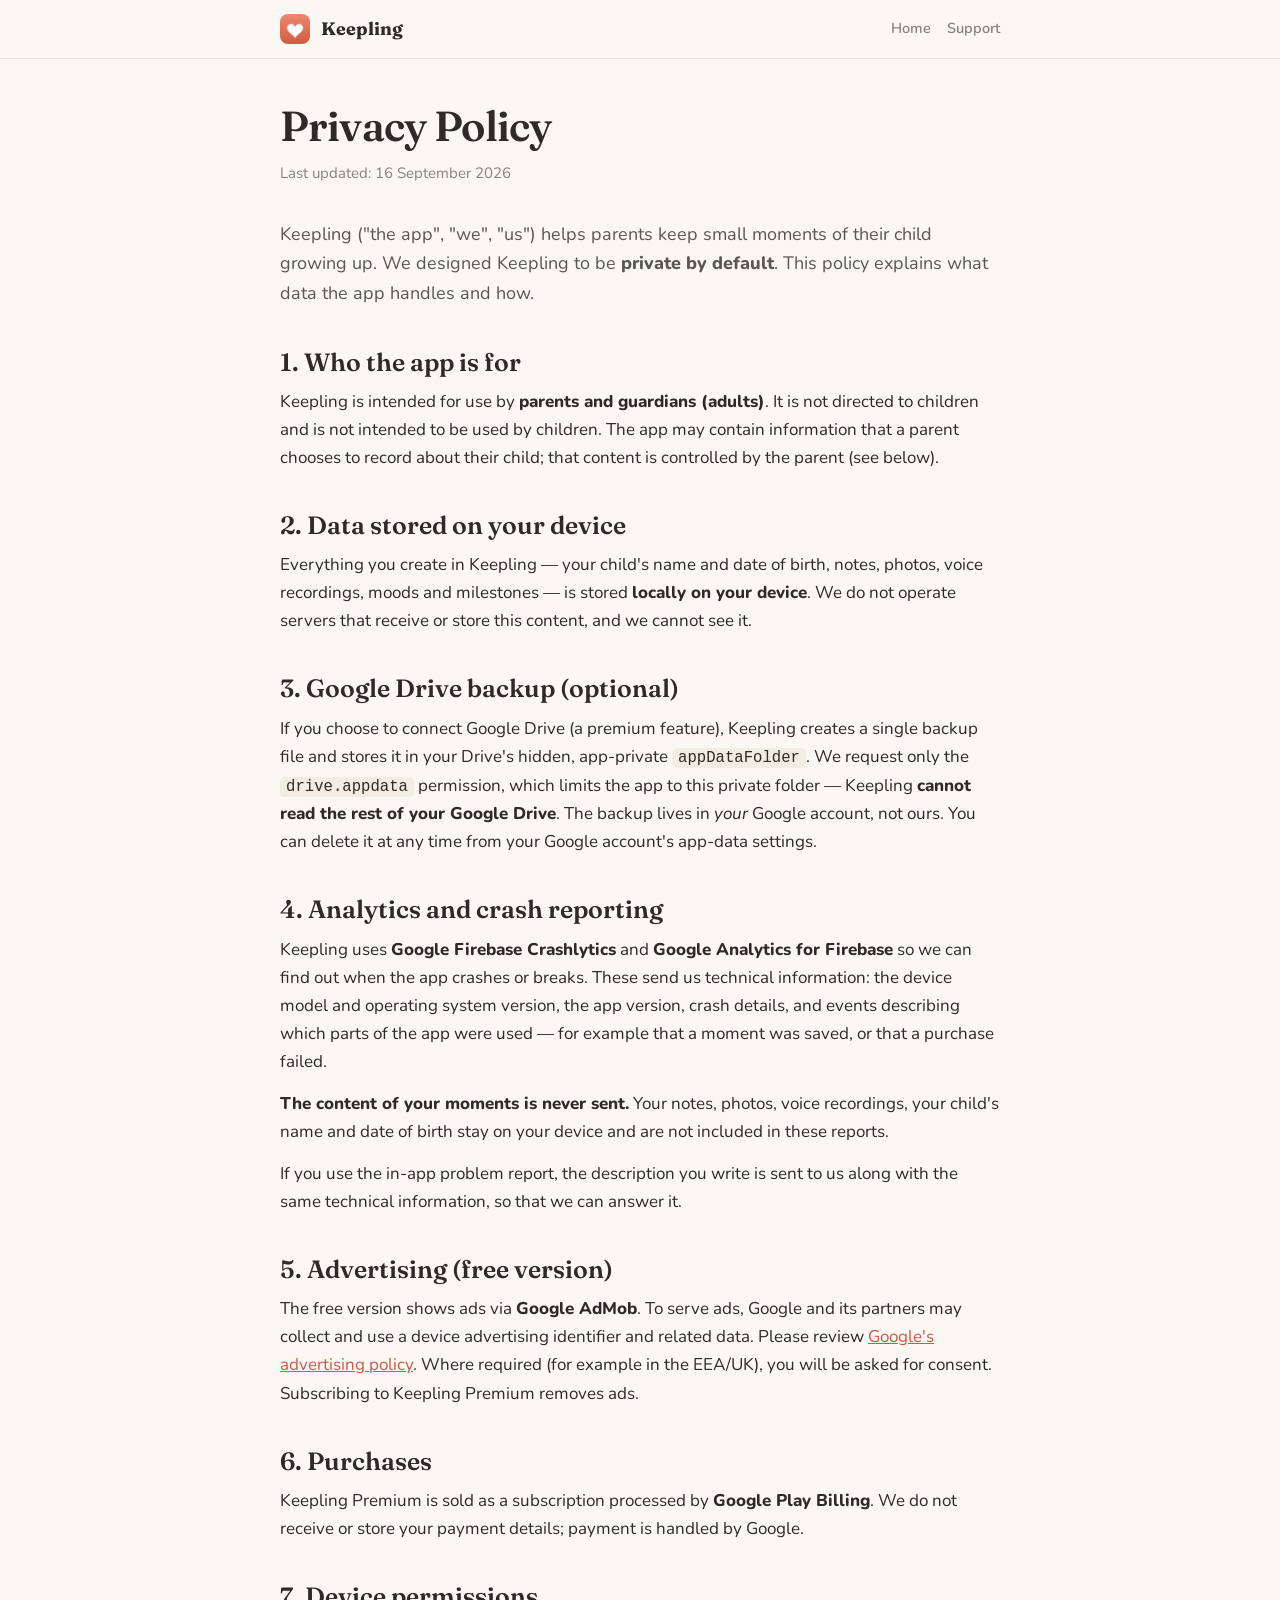
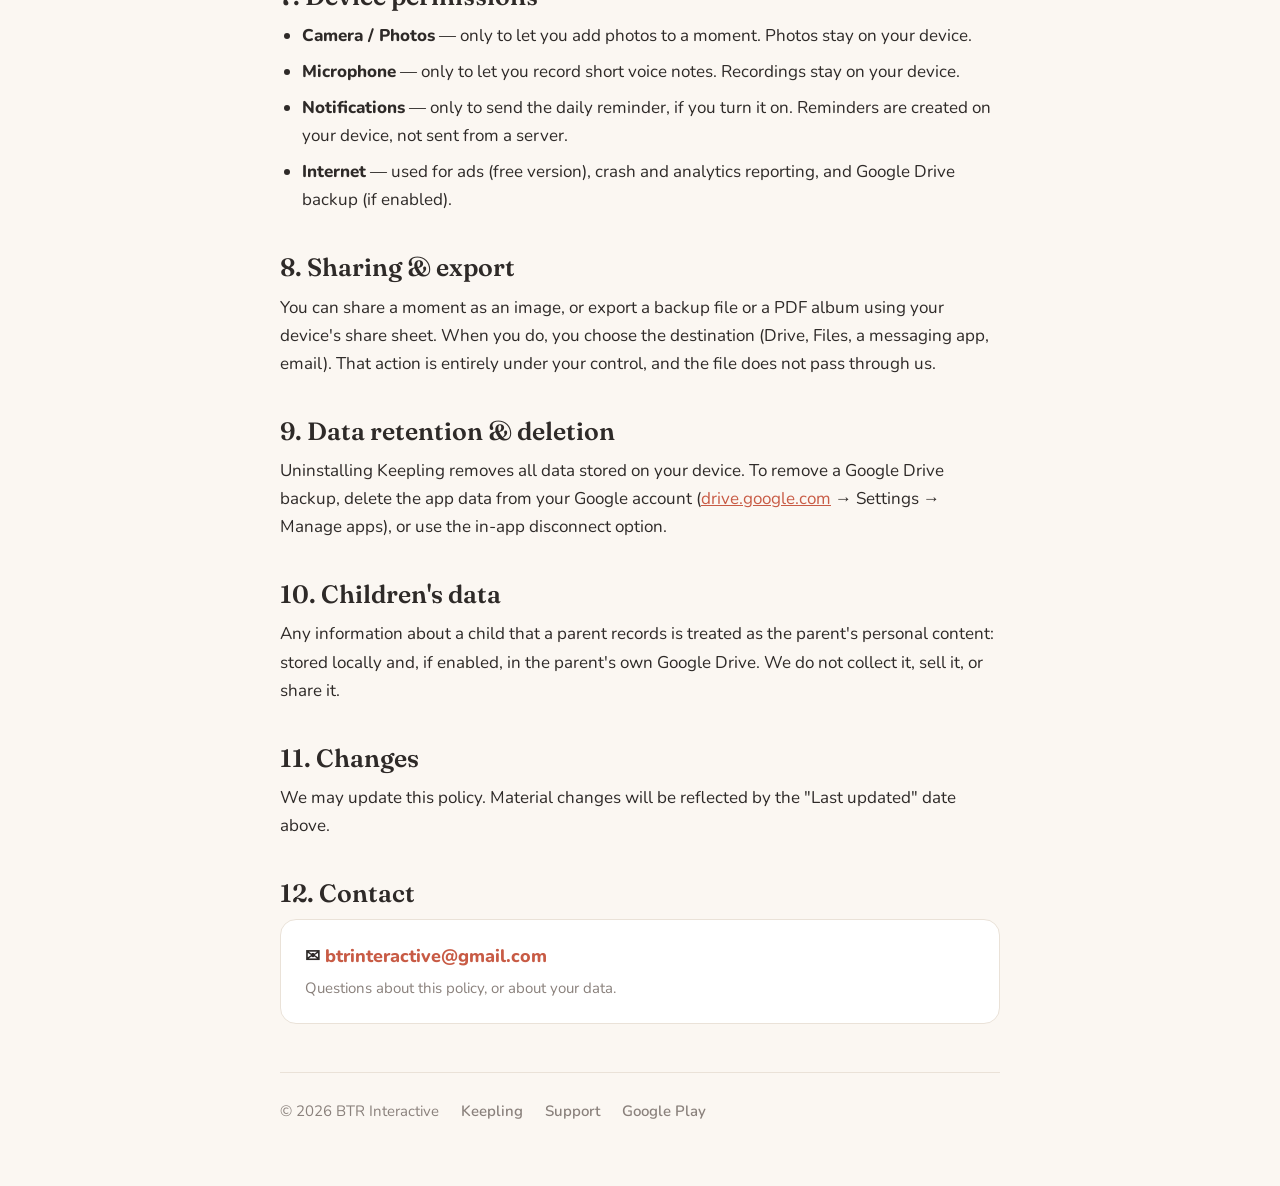
==== privacy/index.html @ 620658f5 "Move the privacy policy and support pages onto our own domain They lived at bturksoy.github.io, whic" ====
<!doctype html>
<html lang="en">
<head>
<meta charset="utf-8">
<meta name="viewport" content="width=device-width, initial-scale=1">
<title>Keepling — Privacy Policy</title>
<meta name="description" content="How Keepling handles your data. Everything you create stays on your device; backup and analytics are explained in full.">
<link rel="icon" href="../assets/icon.png">
<link rel="preconnect" href="https://fonts.googleapis.com">
<link rel="preconnect" href="https://fonts.gstatic.com" crossorigin>
<link href="https://fonts.googleapis.com/css2?family=Fraunces:opsz,wght@9..144,600;9..144,700&family=Nunito:wght@400;600;700;800&display=swap" rel="stylesheet">
<link rel="stylesheet" href="../assets/pages.css">
</head>
<body>

<header class="bar">
  <div class="bar-in">
    <img src="../assets/icon.png" alt="">
    <span class="name">Keepling</span>
    <nav>
      <a href="../">Home</a>
      <a href="../support/">Support</a>
    </nav>
  </div>
</header>

<main>
  <h1>Privacy Policy</h1>
  <p class="updated">Last updated: 16 September 2026</p>

  <p class="intro">
    Keepling ("the app", "we", "us") helps parents keep small moments of their
    child growing up. We designed Keepling to be <strong>private by default</strong>.
    This policy explains what data the app handles and how.
  </p>

  <h2>1. Who the app is for</h2>
  <p>
    Keepling is intended for use by <strong>parents and guardians (adults)</strong>.
    It is not directed to children and is not intended to be used by children. The
    app may contain information that a parent chooses to record about their child;
    that content is controlled by the parent (see below).
  </p>

  <h2>2. Data stored on your device</h2>
  <p>
    Everything you create in Keepling — your child's name and date of birth, notes,
    photos, voice recordings, moods and milestones — is stored
    <strong>locally on your device</strong>. We do not operate servers that receive
    or store this content, and we cannot see it.
  </p>

  <h2>3. Google Drive backup (optional)</h2>
  <p>
    If you choose to connect Google Drive (a premium feature), Keepling creates a
    single backup file and stores it in your Drive's hidden, app-private
    <code>appDataFolder</code>. We request only the <code>drive.appdata</code>
    permission, which limits the app to this private folder — Keepling
    <strong>cannot read the rest of your Google Drive</strong>. The backup lives in
    <em>your</em> Google account, not ours. You can delete it at any time from your
    Google account's app-data settings.
  </p>

  <h2>4. Analytics and crash reporting</h2>
  <p>
    Keepling uses <strong>Google Firebase Crashlytics</strong> and
    <strong>Google Analytics for Firebase</strong> so we can find out when the app
    crashes or breaks. These send us technical information: the device model and
    operating system version, the app version, crash details, and events describing
    which parts of the app were used — for example that a moment was saved, or that
    a purchase failed.
  </p>
  <p>
    <strong>The content of your moments is never sent.</strong> Your notes, photos,
    voice recordings, your child's name and date of birth stay on your device and
    are not included in these reports.
  </p>
  <p>
    If you use the in-app problem report, the description you write is sent to us
    along with the same technical information, so that we can answer it.
  </p>

  <h2>5. Advertising (free version)</h2>
  <p>
    The free version shows ads via <strong>Google AdMob</strong>. To serve ads,
    Google and its partners may collect and use a device advertising identifier and
    related data. Please review
    <a href="https://policies.google.com/technologies/ads">Google's advertising policy</a>.
    Where required (for example in the EEA/UK), you will be asked for consent.
    Subscribing to Keepling Premium removes ads.
  </p>

  <h2>6. Purchases</h2>
  <p>
    Keepling Premium is sold as a subscription processed by
    <strong>Google Play Billing</strong>. We do not receive or store your payment
    details; payment is handled by Google.
  </p>

  <h2>7. Device permissions</h2>
  <ul>
    <li><strong>Camera / Photos</strong> — only to let you add photos to a moment. Photos stay on your device.</li>
    <li><strong>Microphone</strong> — only to let you record short voice notes. Recordings stay on your device.</li>
    <li><strong>Notifications</strong> — only to send the daily reminder, if you turn it on. Reminders are created on your device, not sent from a server.</li>
    <li><strong>Internet</strong> — used for ads (free version), crash and analytics reporting, and Google Drive backup (if enabled).</li>
  </ul>

  <h2>8. Sharing &amp; export</h2>
  <p>
    You can share a moment as an image, or export a backup file or a PDF album using
    your device's share sheet. When you do, you choose the destination (Drive, Files,
    a messaging app, email). That action is entirely under your control, and the file
    does not pass through us.
  </p>

  <h2>9. Data retention &amp; deletion</h2>
  <p>
    Uninstalling Keepling removes all data stored on your device. To remove a Google
    Drive backup, delete the app data from your Google account
    (<a href="https://drive.google.com">drive.google.com</a> → Settings → Manage apps),
    or use the in-app disconnect option.
  </p>

  <h2>10. Children's data</h2>
  <p>
    Any information about a child that a parent records is treated as the parent's
    personal content: stored locally and, if enabled, in the parent's own Google
    Drive. We do not collect it, sell it, or share it.
  </p>

  <h2>11. Changes</h2>
  <p>
    We may update this policy. Material changes will be reflected by the
    "Last updated" date above.
  </p>

  <h2>12. Contact</h2>
  <div class="contact-card">
    <p class="mail">✉ <a href="mailto:btrinteractive@gmail.com">btrinteractive@gmail.com</a></p>
    <p class="sub">Questions about this policy, or about your data.</p>
  </div>

  <footer>
    <span>© 2026 BTR Interactive</span>
    <a href="../">Keepling</a>
    <a href="../support/">Support</a>
    <a href="https://play.google.com/store/apps/details?id=com.keepling.keepling">Google Play</a>
  </footer>
</main>

</body>
</html>
---- assets/pages.css ----
/* Shared look for the text pages (privacy, support). The landing page keeps
   its own styles; these two are prose and want different rules. */
:root{
  --terracotta:#E2725B;
  --terracotta-dark:#C85B45;
  --sage:#9CAF88;
  --paper:#FBF7F2;
  --surface:#FFFFFF;
  --surface-alt:#F3ECE3;
  --ink:#2E2A28;
  --ink-soft:#8A817C;
  --line:#EAE2D8;
  --display:"Fraunces",Georgia,"Times New Roman",serif;
  --body:"Nunito",-apple-system,BlinkMacSystemFont,"Segoe UI",Roboto,sans-serif;
}
*{box-sizing:border-box;}
body{
  margin:0;
  background:var(--paper);
  color:var(--ink);
  font-family:var(--body);
  font-size:17px;
  line-height:1.65;
  -webkit-font-smoothing:antialiased;
}
img{max-width:100%;display:block;}
a{color:var(--terracotta-dark);}

header.bar{border-bottom:1px solid var(--line);background:var(--paper);}
.bar-in{
  max-width:760px;margin:0 auto;padding-inline:20px;padding-block:14px;
  display:flex;align-items:center;gap:11px;
}
.bar-in img{width:30px;height:30px;border-radius:8px;}
.bar-in .name{font-family:var(--display);font-weight:700;font-size:18px;}
.bar-in nav{margin-left:auto;display:flex;gap:16px;}
.bar-in nav a{color:var(--ink-soft);text-decoration:none;font-weight:600;font-size:14.5px;}
.bar-in nav a:hover{color:var(--ink);}

main{max-width:760px;margin:0 auto;padding-inline:20px;padding-block:44px 64px;}

h1{
  font-family:var(--display);
  font-size:clamp(31px,4.4vw,42px);
  font-weight:600;line-height:1.14;letter-spacing:-.02em;
  margin:0 0 10px;
}
.updated{color:var(--ink-soft);font-size:15px;margin:0 0 34px;}
.intro{font-size:18px;color:#5d5550;margin:0 0 34px;}

h2{
  font-family:var(--display);
  font-size:clamp(21px,2.6vw,25px);
  font-weight:600;line-height:1.25;
  margin:38px 0 10px;
}
p{margin:0 0 14px;}
ul{margin:0 0 14px;padding-left:22px;}
li{margin-bottom:8px;}
strong{font-weight:800;}
code{
  background:var(--surface-alt);
  padding:1px 6px;border-radius:5px;
  font-size:.92em;
}

.note{
  background:var(--surface-alt);
  border-radius:16px;
  padding:20px 22px;
  margin:0 0 30px;
}
.note p:last-child{margin-bottom:0;}

.contact-card{
  background:var(--surface);
  border:1px solid var(--line);
  border-radius:16px;
  padding:22px 24px;
  margin-top:8px;
}
.contact-card .mail{font-size:18px;font-weight:800;margin:0 0 4px;}
.contact-card .mail a{text-decoration:none;}
.contact-card .sub{color:var(--ink-soft);font-size:15px;margin:0;}

details{border-bottom:1px solid var(--line);padding:15px 0;}
details summary{cursor:pointer;font-weight:800;}
details p{color:#5d5550;margin:10px 0 2px;}

footer{
  border-top:1px solid var(--line);
  margin-top:48px;padding-top:26px;
  color:var(--ink-soft);font-size:15px;
  display:flex;flex-wrap:wrap;gap:12px 22px;
}
footer a{color:var(--ink-soft);text-decoration:none;font-weight:600;}
footer a:hover{color:var(--ink);text-decoration:underline;}

@media (max-width:560px){
  body{font-size:16.5px;}
  main{padding-block:34px 48px;}
}
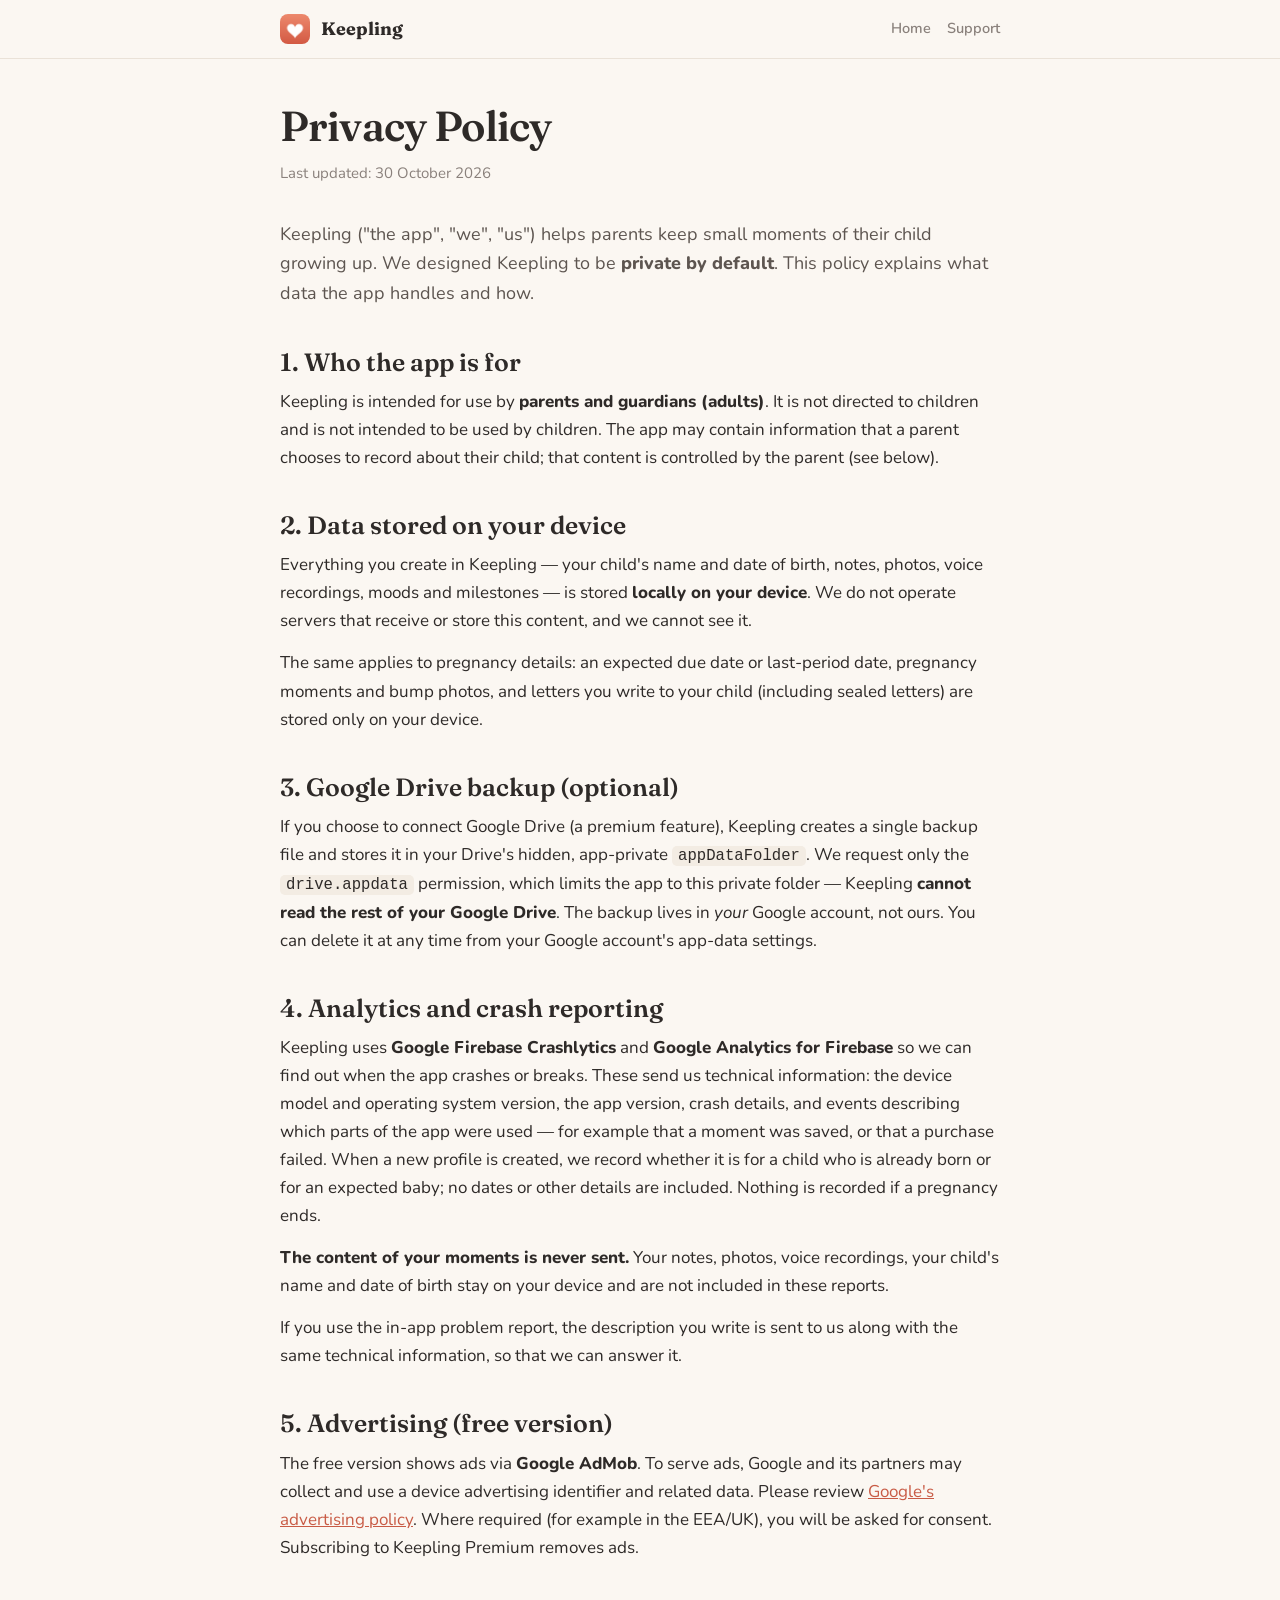
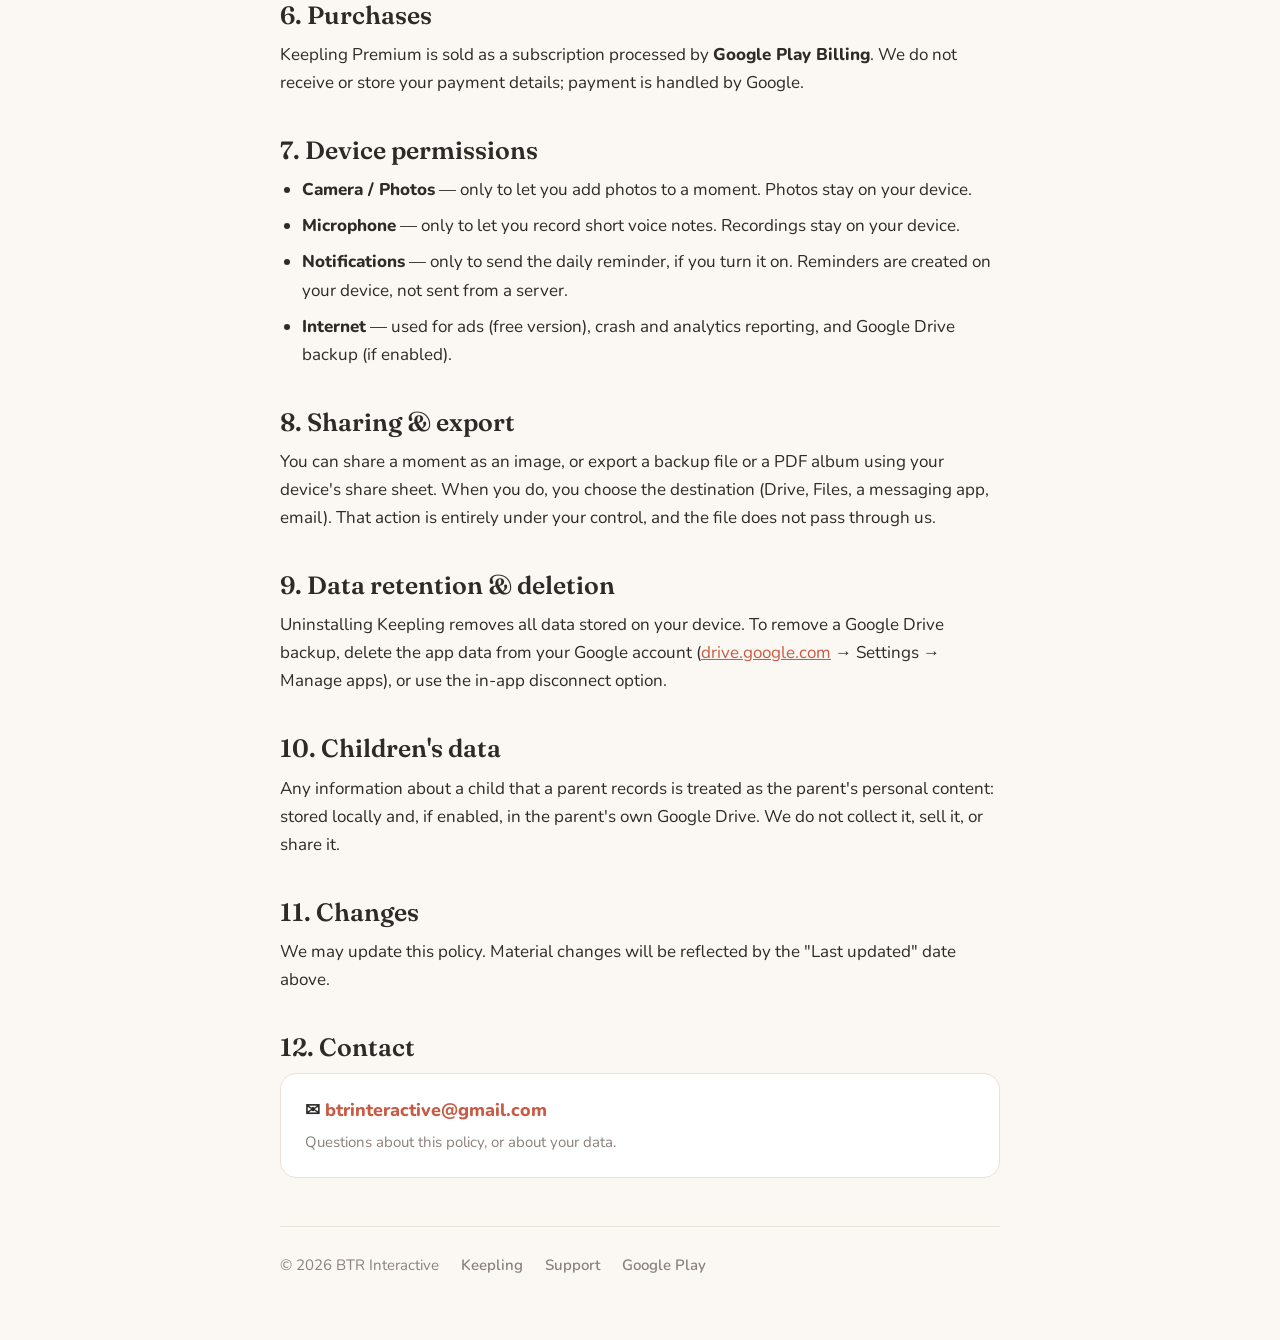
==== commit 580c26e5: "Describe pregnancy data in the privacy policy Co-Authored-By: Claude Opus 5.5 <noreply@anthropic.com" ====
--- a/privacy/index.html
+++ b/privacy/index.html
@@ -26,7 +26,7 @@
 
 <main>
   <h1>Privacy Policy</h1>
-  <p class="updated">Last updated: 16 September 2026</p>
+  <p class="updated">Last updated: 30 October 2026</p>
 
   <p class="intro">
     Keepling ("the app", "we", "us") helps parents keep small moments of their
@@ -49,6 +49,11 @@
     <strong>locally on your device</strong>. We do not operate servers that receive
     or store this content, and we cannot see it.
   </p>
+  <p>
+    The same applies to pregnancy details: an expected due date or last-period
+    date, pregnancy moments and bump photos, and letters you write to your child
+    (including sealed letters) are stored only on your device.
+  </p>
 
   <h2>3. Google Drive backup (optional)</h2>
   <p>
@@ -68,7 +73,9 @@
     crashes or breaks. These send us technical information: the device model and
     operating system version, the app version, crash details, and events describing
     which parts of the app were used — for example that a moment was saved, or that
-    a purchase failed.
+    a purchase failed. When a new profile is created, we record whether it is for
+    a child who is already born or for an expected baby; no dates or other details
+    are included. Nothing is recorded if a pregnancy ends.
   </p>
   <p>
     <strong>The content of your moments is never sent.</strong> Your notes, photos,
